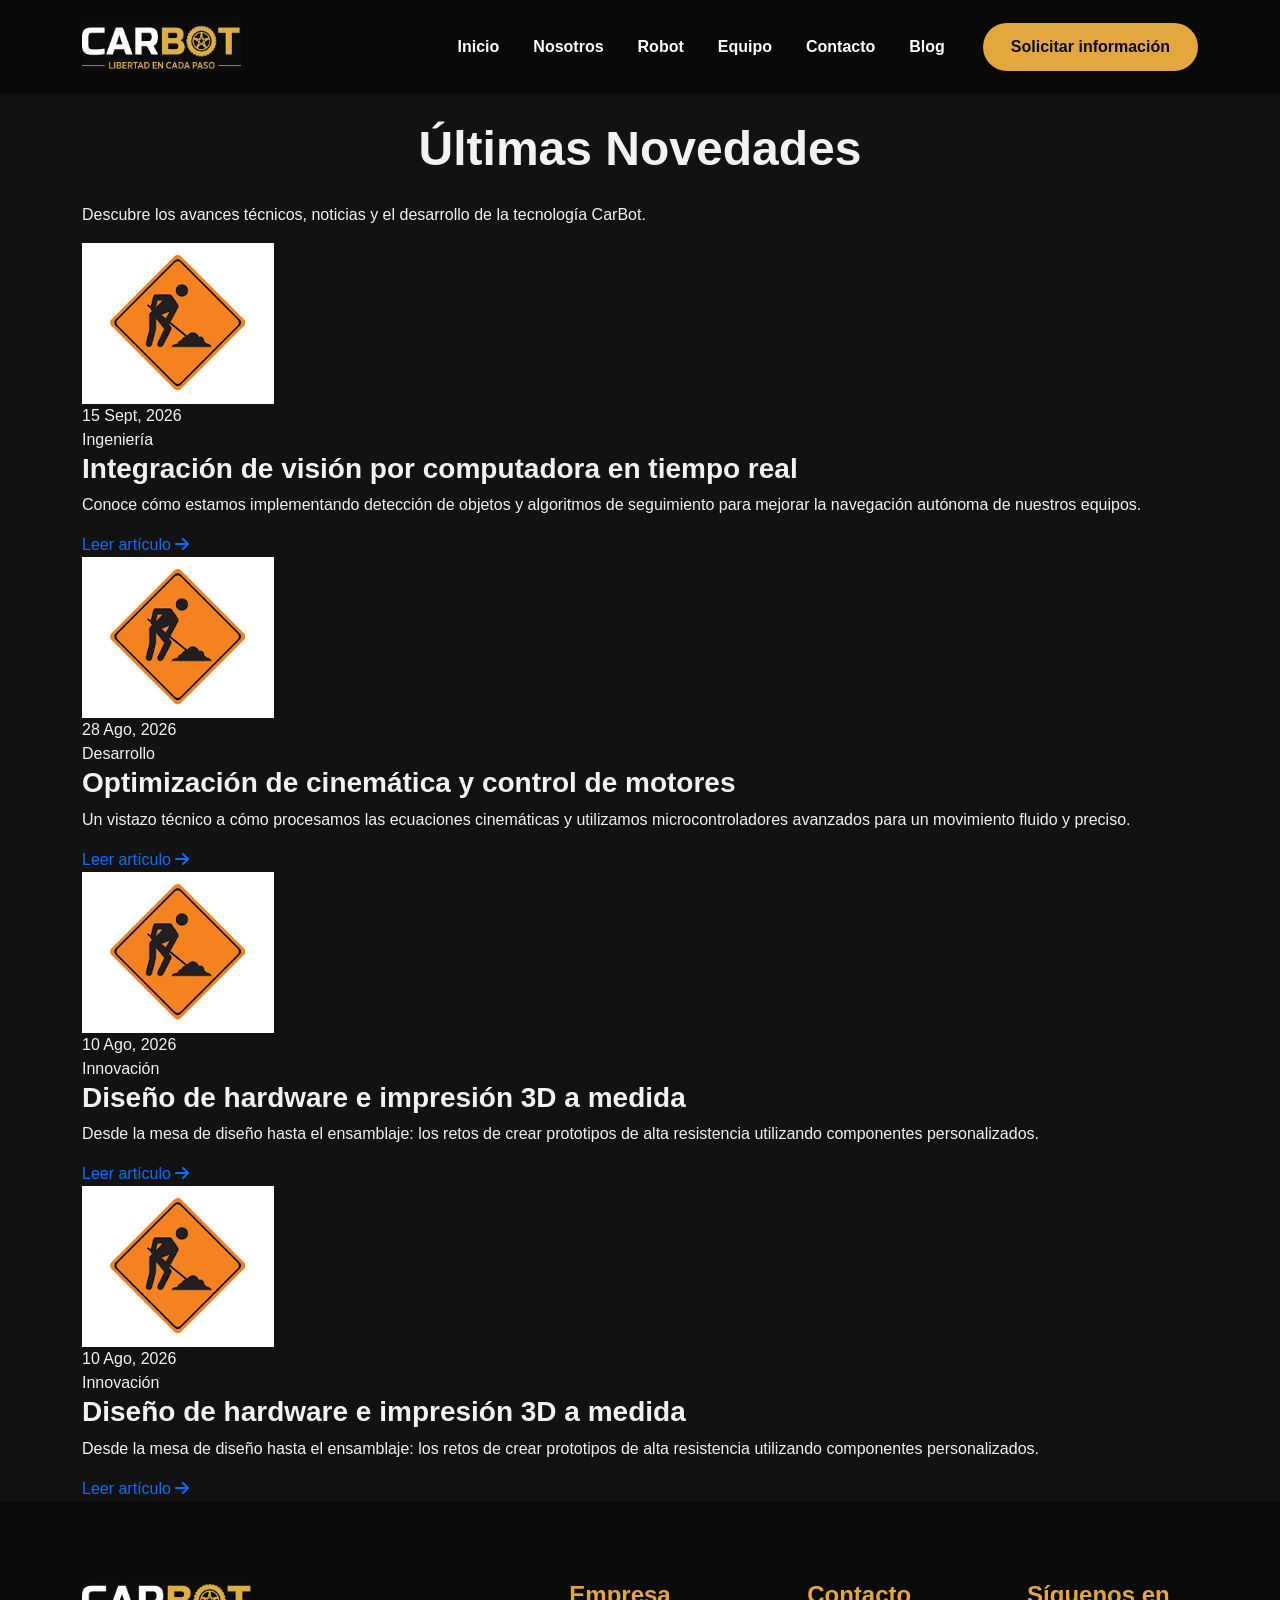
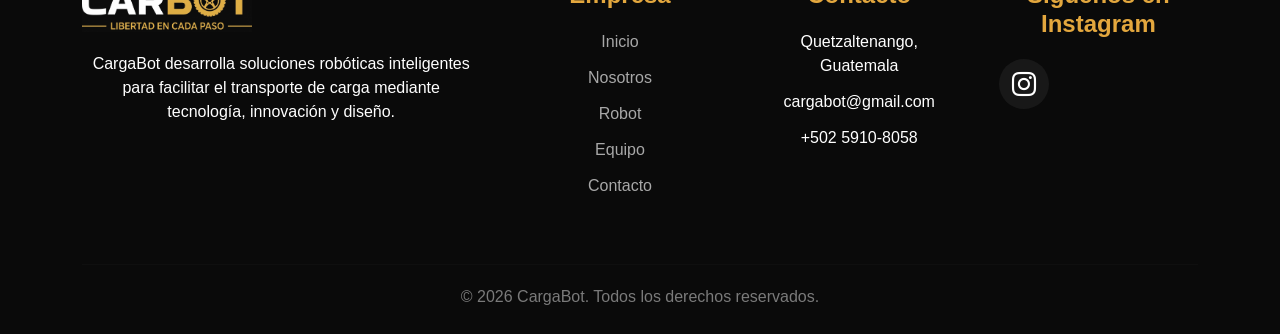
==== blog.html @ 606d4a59 "Add files via upload" ====
<!DOCTYPE html>
<html lang="es">
<head>
    <meta charset="UTF-8">
    <meta name="viewport" content="width=device-width, initial-scale=1.0">
    <title>Blog - CarBot</title>

    <!-- Bootstrap -->
    <link href="https://cdn.jsdelivr.net/npm/bootstrap@5.3.7/dist/css/bootstrap.min.css" rel="stylesheet">

    <!-- Bootstrap Icons -->
    <link rel="stylesheet"
        href="https://cdn.jsdelivr.net/npm/bootstrap-icons@1.13.1/font/bootstrap-icons.min.css">

    
    <!-- Enlazamos las mismas hojas de estilo que usa tu index.html -->
    <link rel="stylesheet" href="css/style.css">
    <link rel="stylesheet" href="css/navbar.css">
    <link rel="stylesheet" href="css/sections.css">
    <link rel="stylesheet" href="css/responsive.css">
    <!-- FontAwesome para los iconos (si lo usas) -->
    <link rel="stylesheet" href="https://cdnjs.cloudflare.com/ajax/libs/font-awesome/6.0.0/css/all.min.css">
</head>
<body>

    <!-- ==========================================
         1. PEGA AQUÍ TU NAVBAR (Cópialo de index.html)
    =========================================== -->
    <!-- Importante: En este navbar, el enlace de "Inicio" debe apuntar a "index.html" para que puedan regresar -->
     <!-- =========================
            NAVBAR
    ========================== -->
<nav class="navbar navbar-expand-lg navbar-dark" style="background: rgba(10,10,10,.95);">
    <div class="container">
        
        <!-- El logo ahora apunta a index.html -->
        <a class="navbar-brand" href="index.html#inicio">
            <img src="img/logo.png" alt="CargaBot Logo">
        </a>

        <button class="navbar-toggler" type="button" data-bs-toggle="collapse" data-bs-target="#menu">
            <span class="navbar-toggler-icon"></span>
        </button>

        <div class="collapse navbar-collapse justify-content-end" id="menu">
            <ul class="navbar-nav align-items-lg-center">
                <li class="nav-item">
                    <!-- Quitamos la clase 'active' de aquí -->
                    <a class="nav-link" href="index.html#inicio">Inicio</a>
                </li>
                <li class="nav-item">
                    <a class="nav-link" href="index.html#nosotros">Nosotros</a>
                </li>
                <li class="nav-item">
                    <a class="nav-link" href="index.html#robot">Robot</a>
                </li>
                <li class="nav-item">
                    <a class="nav-link" href="index.html#equipo">Equipo</a>
                </li>
                <li class="nav-item">
                    <a class="nav-link" href="index.html#contacto">Contacto</a>
                </li>
                <li class="nav-item">
                    <!-- Agregamos la clase 'active' aquí porque estamos en el Blog -->
                    <a class="nav-link active" href="blog.html">Blog</a>
                </li>
            </ul>

            <!-- El botón también debe apuntar al index -->
            <a href="index.html#contacto" class="btn-navbar">
                Solicitar información
            </a>
        </div>
    </div>
</nav>
    
   

    <!-- ==========================================
         2. CONTENIDO DEL BLOG
    =========================================== -->
    <!-- Le damos un padding-top para que el menú fijo no tape el título -->
    <main style="padding-top: 120px; min-height: 80vh;">
        <section class="blog-section">
            <div class="container">
                <div class="section-title">
                    <h2>Últimas <span>Novedades</span></h2>
                    <p>Descubre los avances técnicos, noticias y el desarrollo de la tecnología CarBot.</p>
                </div>

                <div class="blog-grid">
                    <!-- Artículo 1 -->
                    <article class="blog-card">
                        <div class="blog-image">
                            <img src="img/galeria/proximamente.png" alt="Desarrollo de CarBot">
                            <div class="blog-date">15 Sept, 2026</div>
                        </div>
                        <div class="blog-content">
                            <span class="blog-category">Ingeniería</span>
                            <h3>Integración de visión por computadora en tiempo real</h3>
                            <p>Conoce cómo estamos implementando detección de objetos y algoritmos de seguimiento para mejorar la navegación autónoma de nuestros equipos.</p>
                            <a href="#" class="read-more">Leer artículo <i class="fas fa-arrow-right"></i></a>
                        </div>
                    </article>

                    <!-- Artículo 2 -->
                    <article class="blog-card">
                        <div class="blog-image">
                            <img src="img/galeria/proximamente.png" alt="Sistemas embebidos">
                            <div class="blog-date">28 Ago, 2026</div>
                        </div>
                        <div class="blog-content">
                            <span class="blog-category">Desarrollo</span>
                            <h3>Optimización de cinemática y control de motores</h3>
                            <p>Un vistazo técnico a cómo procesamos las ecuaciones cinemáticas y utilizamos microcontroladores avanzados para un movimiento fluido y preciso.</p>
                            <a href="#" class="read-more">Leer artículo <i class="fas fa-arrow-right"></i></a>
                        </div>
                    </article>

                    <!-- Artículo 3 -->
                    <article class="blog-card">
                        <div class="blog-image">
                            <img src="img/galeria/proximamente.png" alt="Innovación local">
                            <div class="blog-date">10 Ago, 2026</div>
                        </div>
                        <div class="blog-content">
                            <span class="blog-category">Innovación</span>
                            <h3>Diseño de hardware e impresión 3D a medida</h3>
                            <p>Desde la mesa de diseño hasta el ensamblaje: los retos de crear prototipos de alta resistencia utilizando componentes personalizados.</p>
                            <a href="#" class="read-more">Leer artículo <i class="fas fa-arrow-right"></i></a>
                        </div>
                    </article>

                    <article class="blog-card">
                        <div class="blog-image">
                            <img src="img/galeria/proximamente.png" alt="Innovación local">
                            <div class="blog-date">10 Ago, 2026</div>
                        </div>
                        <div class="blog-content">
                            <span class="blog-category">Innovación</span>
                            <h3>Diseño de hardware e impresión 3D a medida</h3>
                            <p>Desde la mesa de diseño hasta el ensamblaje: los retos de crear prototipos de alta resistencia utilizando componentes personalizados.</p>
                            <a href="#" class="read-more">Leer artículo <i class="fas fa-arrow-right"></i></a>
                        </div>
                    </article>
                </div>
            </div>
        </section>
    </main>

   <!--========================
        FOOTER
=========================-->

<footer class="footer">

    <div class="container">

        <div class="footer-grid">

            <div>

                <img src="img/logo.png" class="footer-logo" alt="CargaBot">

                <p>

                    CargaBot desarrolla soluciones robóticas inteligentes para facilitar el transporte de carga mediante tecnología, innovación y diseño.

                </p>

            </div>

            <div>

                <h4>Empresa</h4>

                <ul>

                    <li><a href="#inicio">Inicio</a></li>

                    <li><a href="#nosotros">Nosotros</a></li>

                    <li><a href="#robot">Robot</a></li>

                    <li><a href="#equipo">Equipo</a></li>

                    <li><a href="#contacto">Contacto</a></li>

                </ul>

            </div>

            <div>

                <h4>Contacto</h4>

                <ul>

                    <li>Quetzaltenango, Guatemala</li>

                    <li>cargabot@gmail.com</li>

                    <li>+502 5910-8058</li>

                </ul>

            </div>

            <div>

                <h4>Síguenos en Instagram</h4>

                  <div class="socials">

                  <a href="https://www.instagram.com/carga_bot?igsh=ZjIycTZmMjVieHpn"
                     target="_blank"
                     rel="noopener noreferrer"
                     aria-label="Instagram de CargaBot">

                 <i class="bi bi-instagram"></i>

                    </a>

                </div> 

            </div>

        </div>

        <hr>

        <div class="footer-copy">

            © 2026 CargaBot. Todos los derechos reservados.

        </div>

    </div>

</footer>

    <!-- Bootstrap -->
    <script src="https://cdn.jsdelivr.net/npm/bootstrap@5.3.7/dist/js/bootstrap.bundle.min.js"></script>

    <!-- JavaScript -->
    <script src="js/script.js"></script>

</body>



    <!-- Enlazamos tu script -->
    <script src="js/script.js"></script>
</body>
</html>
---- css/style.css ----
/*==========================================
            CARGABOT
            style.css
==========================================*/

/* PALETA DE COLORES - acorde al logo CarBot */

:root{

    --cb-black-deep:#0a0a0a;   /* fondos más oscuros (footer, stats) */
    --cb-black:#121212;        /* fondo base */
    --cb-surface:#1c1c1c;      /* tarjetas / cajas */
    --cb-surface-alt:#171717;  /* secciones alternas */

    --cb-gold:#e3a73e;         /* acento principal (dorado del logo) */
    --cb-gold-dark:#c6871f;    /* hover / estado activo */
    --cb-gold-light:#f2c874;   /* detalles suaves */

    --cb-silver:#c9c9c9;       /* plata (letras "CAR" del logo) */
    --cb-border:#2a2a2a;

    --cb-text:#f2f2f2;         /* texto principal sobre fondo oscuro */
    --cb-text-muted:#a8a8a8;   /* texto secundario */

}

/* RESET */

*{
    margin:0;
    padding:0;
    box-sizing:border-box;
}

html{
    scroll-behavior:smooth;
}

body{

    font-family:'Inter',sans-serif;

    background:var(--cb-black);

    color:var(--cb-text);

    overflow-x:hidden;

}

/* TITULOS */

h1,h2,h3,h4,h5{

    font-family:'Poppins',sans-serif;

    font-weight:700;

}

/* ENLACES */

a{

    text-decoration:none;

}

/* IMAGENES */

img{

    max-width:100%;

    display:block;

}

/* BOTON PRINCIPAL */

.btn-cargabot{

    background:var(--cb-gold);

    color:var(--cb-black-deep);

    padding:14px 35px;

    border-radius:50px;

    font-weight:700;

    transition:.35s;

    border:none;

}

.btn-cargabot:hover{

    background:var(--cb-gold-dark);

    color:white;

    transform:translateY(-4px);

}

/* TITULOS DE SECCIONES */

section h2{

    font-size:48px;

    text-align:center;

    color:var(--cb-text);

    margin-bottom:25px;

}

/* PARRAFOS PRINCIPALES */

.section-text{

    max-width:900px;

    margin:auto;

    text-align:center;

    line-height:1.8;

    font-size:19px;

    color:var(--cb-text-muted);

    margin-bottom:60px;

}

/* FOOTER */

.footer{

    background:var(--cb-black-deep);

    color:var(--cb-text);

    padding:30px 0;

    text-align:center;

}
---- css/navbar.css ----
.navbar{

    position: fixed;

    top: 0;
    left: 0;

    width: 100%;

    z-index: 1000;

    padding: 18px 0;

    transition: all .35s ease;

}

/* Cuando se hace scroll */

.navbar.scrolled{

    background: rgba(10,10,10,.95);

    backdrop-filter: blur(12px);

    box-shadow: 0 10px 25px rgba(0,0,0,.45);

}

/* Logo */

.navbar-brand img{

    height:48px;

    transition:.3s;

}

.navbar-brand img:hover{

    transform:scale(1.05);

}

/* Links */

.nav-link{

    color:white !important;

    margin-left:18px;

    font-weight:600;

    position:relative;

    transition:.3s;

}

.nav-link::after{

    content:"";

    position:absolute;

    left:0;

    bottom:-6px;

    width:0;

    height:2px;

    background:var(--cb-gold);

    transition:.3s;

}

.nav-link:hover::after{

    width:100%;

}

.nav-link:hover{

    color:var(--cb-gold) !important;

}

/* Botón */

.btn-navbar{

    margin-left:30px;

    background:var(--cb-gold);

    color:var(--cb-black-deep);

    padding:12px 28px;

    border-radius:50px;

    font-weight:700;

    transition:.35s;

}

.btn-navbar:hover{

    background:white;

    color:var(--cb-black-deep);

    transform:translateY(-3px);

}

/* Botón hamburguesa */

.navbar-toggler{

    border:none;

    box-shadow:none !important;

}
---- css/sections.css ----
/*==========================================
            NOSOTROS
==========================================*/

.about{

    padding:120px 0;

    background:var(--cb-surface-alt);

}

.cards{

    display:grid;

    grid-template-columns:repeat(3,1fr);

    gap:30px;

}

.card-item{

    background:var(--cb-surface);

    padding:40px;

    border-radius:20px;

    box-shadow:0 15px 30px rgba(0,0,0,.35);

    border:1px solid var(--cb-border);

    transition:.3s;

}

.card-item:hover{

    transform:translateY(-10px);

    border-color:var(--cb-gold);

}

.card-item h3{

    color:var(--cb-gold);

    margin-bottom:25px;

}

.card-item p,
.values-list li{

    color:var(--cb-text-muted);

}

/*==========================================
            ROBOT
==========================================*/

.robot-section{

    padding:120px 0;

    background:var(--cb-black);

    text-align:center;

}

.robot-section p{

    max-width:800px;

    margin:auto;

    font-size:20px;

    line-height:1.8;

}

.robot-img{

    width:420px;

    margin:auto;

    transition:.4s;

}

.robot-img:hover{

    transform:scale(1.05);

}

.robot-text{

    font-size:20px;

    line-height:1.8;

    margin:30px 0;

    color:var(--cb-text-muted);

}

.features{

    display:flex;

    flex-direction:column;

    gap:25px;

    margin-top:40px;

}

.feature{

    display:flex;

    align-items:flex-start;

    gap:20px;

}

.feature i{

    font-size:40px;

    color:var(--cb-gold);

}

.feature h4{

    color:var(--cb-text);

    margin-bottom:8px;

}

.feature p{

    margin:0;

    color:var(--cb-text-muted);

}

/*==========================================
                EQUIPO
==========================================*/

.team-section{

    padding:120px 0;

    background:var(--cb-surface-alt);

    text-align:center;

}

.team-grid{

    display:grid;

    grid-template-columns:repeat(4,1fr);

    gap:30px;

    margin-top:60px;

}

.member-card{

    background:var(--cb-surface);

    border-radius:20px;

    padding:35px;

    text-align:center;

    box-shadow:0 15px 35px rgba(0,0,0,.35);

    border:1px solid var(--cb-border);

    transition:.35s;

}

.member-card:hover{

    transform:translateY(-10px);

    border-color:var(--cb-gold);

}

.member-card img{

    width:140px;

    height:140px;

    border-radius:50%;

    object-fit:cover;

    margin:auto;

    margin-bottom:25px;

    border:5px solid var(--cb-gold);

}

.member-card h3{

    font-size:24px;

    color:var(--cb-text);

    margin-bottom:8px;

}

.member-card span{

    display:block;

    color:var(--cb-gold-light);

    font-weight:600;

    margin-bottom:20px;

}

.member-card p{

    color:var(--cb-text-muted);

    line-height:1.7;

}

/*==========================================
            CONTACTO
==========================================*/

.contact-section{

    padding:120px 0;

    background:var(--cb-black);

    text-align:center;

}

.contact-container{

    display:grid;

    grid-template-columns:1fr 1.3fr;

    gap:50px;

    margin-top:60px;

}

.contact-info{

    background:var(--cb-surface);

    color:var(--cb-text);

    padding:40px;

    border-radius:20px;

    border:1px solid var(--cb-border);

}

.contact-info h3{

    margin-bottom:30px;

    color:var(--cb-gold);

}

.contact-info p{

    margin-bottom:20px;

    font-size:18px;

    line-height:1.7;

    color:var(--cb-text-muted);

}

.contact-info i{

    color:var(--cb-gold);

    margin-right:10px;

}

.contact-form{

    display:flex;

    flex-direction:column;

    gap:20px;

}

.contact-form input,

.contact-form textarea{

    padding:16px;

    background:var(--cb-surface);

    border:1px solid var(--cb-border);

    border-radius:12px;

    font-size:16px;

    font-family:'Inter',sans-serif;

    color:var(--cb-text);

    outline:none;

    transition:.3s;

}

.contact-form input::placeholder,

.contact-form textarea::placeholder{

    color:var(--cb-text-muted);

}

.contact-form input:focus,

.contact-form textarea:focus{

    border-color:var(--cb-gold);

    box-shadow:0 0 10px rgba(227,167,62,.25);

}

.contact-form textarea{

    resize:none;

}

/*==========================================
        VENTAJAS
==========================================*/

.advantages{

    padding:120px 0;

    background:var(--cb-black-deep);

    color:white;

}

.advantages h2{

    color:var(--cb-text);

}

.advantages-grid{

    display:grid;

    grid-template-columns:repeat(4,1fr);

    gap:30px;

    margin-top:60px;

}

.adv-card{

    background:rgba(255,255,255,.05);

    padding:35px;

    border-radius:20px;

    text-align:center;

    border:1px solid var(--cb-border);

    transition:.35s;

}

.adv-card:hover{

    transform:translateY(-10px);

    background:rgba(227,167,62,.08);

    border-color:var(--cb-gold);

}

.adv-card i{

    font-size:55px;

    color:var(--cb-gold);

    margin-bottom:20px;

}

.adv-card h3{

    color:white;

    margin-bottom:20px;

}

.adv-card p{

    color:var(--cb-text-muted);

    line-height:1.8;

}

/*==========================================
            ESTADÍSTICAS
==========================================*/

.stats-section{

    padding:90px 0;

    background:var(--cb-black);

}

.stats-grid{

    display:grid;

    grid-template-columns:repeat(4,1fr);

    gap:30px;

    text-align:center;

}

.stat-item h3{

    font-size:64px;

    color:var(--cb-gold);

    margin-bottom:10px;

}

.stat-item p{

    color:var(--cb-text-muted);

    font-size:18px;

}

/*==========================================
            TIMELINE
==========================================*/

.timeline-section{

    padding:120px 0;

    background:var(--cb-surface-alt);

}

.timeline{

    position:relative;

    max-width:900px;

    margin:70px auto 0;

}

.timeline::before{

    content:"";

    position:absolute;

    left:28px;

    top:0;

    width:4px;

    height:100%;

    background:var(--cb-border);

}

.timeline-item{

    position:relative;

    display:flex;

    gap:25px;

    margin-bottom:50px;

}

.timeline-icon{

    width:60px;

    height:60px;

    border-radius:50%;

    background:var(--cb-surface);

    display:flex;

    align-items:center;

    justify-content:center;

    box-shadow:0 8px 20px rgba(0,0,0,.4);

    z-index:2;

    flex-shrink:0;

    color:var(--cb-text-muted);

}

.timeline-icon i{

    font-size:28px;

}

.timeline-item.completed .timeline-icon{

    background:var(--cb-gold);

    color:var(--cb-black-deep);

}

.timeline-item.active .timeline-icon{

    background:var(--cb-gold-dark);

    color:white;

}

.timeline-content{

    background:var(--cb-surface);

    padding:25px;

    border-radius:18px;

    box-shadow:0 10px 25px rgba(0,0,0,.35);

    border:1px solid var(--cb-border);

    flex:1;

}

.timeline-content h3{

    color:var(--cb-text);

    margin-bottom:10px;

}

.timeline-content p{

    color:var(--cb-text-muted);

    margin:0;

    line-height:1.7;

}

/*==========================================
                FOOTER
==========================================*/

.footer{

    background:var(--cb-black-deep);

    color:white;

    padding:80px 0 25px;

}

.footer-grid{

    display:grid;

    grid-template-columns:2fr 1fr 1fr 1fr;

    gap:40px;

}

.footer-logo{

    width:170px;

    margin-bottom:20px;

}

.footer h4{

    margin-bottom:20px;

    color:var(--cb-gold);

}

.footer ul{

    list-style:none;

    padding:0;

}

.footer li{

    margin-bottom:12px;

}

.footer a{

    color:var(--cb-text-muted);

    transition:.3s;

}

.footer a:hover{

    color:var(--cb-gold);

}

.socials{

    display:flex;

    gap:18px;

    margin-top:15px;

}

.socials a{

    width:50px;

    height:50px;

    border-radius:50%;

    background:rgba(255,255,255,.06);

    display:flex;

    align-items:center;

    justify-content:center;

    font-size:24px;

    color:white;

    transition:.3s;

}

.socials a i{

    display:flex;

    align-items:center;

    justify-content:center;

    width:100%;

    height:100%;

}

.socials a:hover{

    background:var(--cb-gold);

    color:var(--cb-black-deep);

    transform:translateY(-5px);

}

.footer hr{

    margin:50px 0 20px;

    border-color:rgba(255,255,255,.08);

}

.footer-copy{

    text-align:center;

    color:#7a7a7a;

}

/*==========================================
            GALERÍA
==========================================*/

.gallery-section{

    padding:120px 0;

    background:var(--cb-black);

}

.gallery-grid{

    display:grid;

    grid-template-columns:repeat(2,1fr);

    gap:30px;

    margin-top:60px;

}

.gallery-item{

    position:relative;

    overflow:hidden;

    border-radius:20px;

    box-shadow:0 15px 30px rgba(0,0,0,.4);

    border:1px solid var(--cb-border);

}

.gallery-item img{

    width:100%;

    height:300px;

    object-fit:cover;

    transition:.4s;

}

.gallery-item:hover img{

    transform:scale(1.08);

}

.gallery-overlay{

    position:absolute;

    inset:0;

    background:rgba(10,10,10,.85);

    display:flex;

    justify-content:center;

    align-items:center;

    color:var(--cb-gold);

    font-size:28px;

    font-weight:bold;

    opacity:0;

    transition:.3s;

}

.gallery-item:hover .gallery-overlay{

    opacity:1;

}
---- css/responsive.css ----
/*==========================================
            RESPONSIVE.CSS - CARGABOT
==========================================*/

/*==========================================
            TABLETS & MÓVILES (Menú & Layout)
==========================================*/

@media (max-width:992px){

/* Menú de Navegación Desplegable */

.navbar-collapse{

    background: rgba(10,10,10,.98);

    backdrop-filter: blur(12px);

    padding: 20px;

    border-radius: 12px;

    margin-top: 15px;

    box-shadow: 0 10px 25px rgba(0,0,0,.5);

    border: 1px solid var(--cb-border);

}

.nav-link{

    margin-left: 0;

    padding: 12px 0;

    border-bottom: 1px solid rgba(255,255,255,.05);

}

.btn-navbar{

    margin-left: 0;

    margin-top: 18px;

    display: block;

    text-align: center;

    width: 100%;

}

/* Botón Hamburguesa */

.navbar-toggler{

    border: 2px solid var(--cb-gold);

    padding: 6px 10px;

}

.navbar-toggler-icon{

    background-image: url("data:image/svg+xml;charset=utf8,%3Csvg viewBox='0 0 30 30' xmlns='http://www.w3.org/2000/svg'%3E%3Cpath stroke='rgba(227, 167, 62, 1)' stroke-width='2' stroke-linecap='round' stroke-miterlimit='10' d='M4 7h22M4 15h22M4 23h22'/%3E%3C/svg%3E") !important;

}

/* Hero */

.hero{

    text-align:center;

    padding-top:120px;

}

.hero-logo{

    width:280px;

    margin-top:50px;

}

/* Grillas */

.cards{

    grid-template-columns:1fr;

}

.advantages-grid{

    grid-template-columns:repeat(2,1fr);

}

.team-grid{

    grid-template-columns:repeat(2,1fr);

}

.gallery-grid{

    grid-template-columns:1fr;

}

.contact-container{

    grid-template-columns:1fr;

}

.footer-grid{

    grid-template-columns:1fr 1fr;

    gap:40px;

}

.robot-img{

    width:300px;

    margin-bottom:40px;

}

}


/*==========================================
            CELULARES (Smartphones)
==========================================*/

@media (max-width:768px){

.hero h1{

    font-size:42px;

}

.hero p{

    font-size:18px;

}

.section-text{

    width:100%;

}

.advantages-grid{

    grid-template-columns:1fr;

}

.team-grid{

    grid-template-columns:1fr;

}

.footer-grid{

    grid-template-columns:1fr;

    text-align:center;

}

.socials{

    justify-content:center;

}

.member-card{

    padding:25px;

}

.robot-img{

    width:220px;

}

.gallery-item img{

    height:220px;

}

.contact-info{

    text-align:center;

}

}
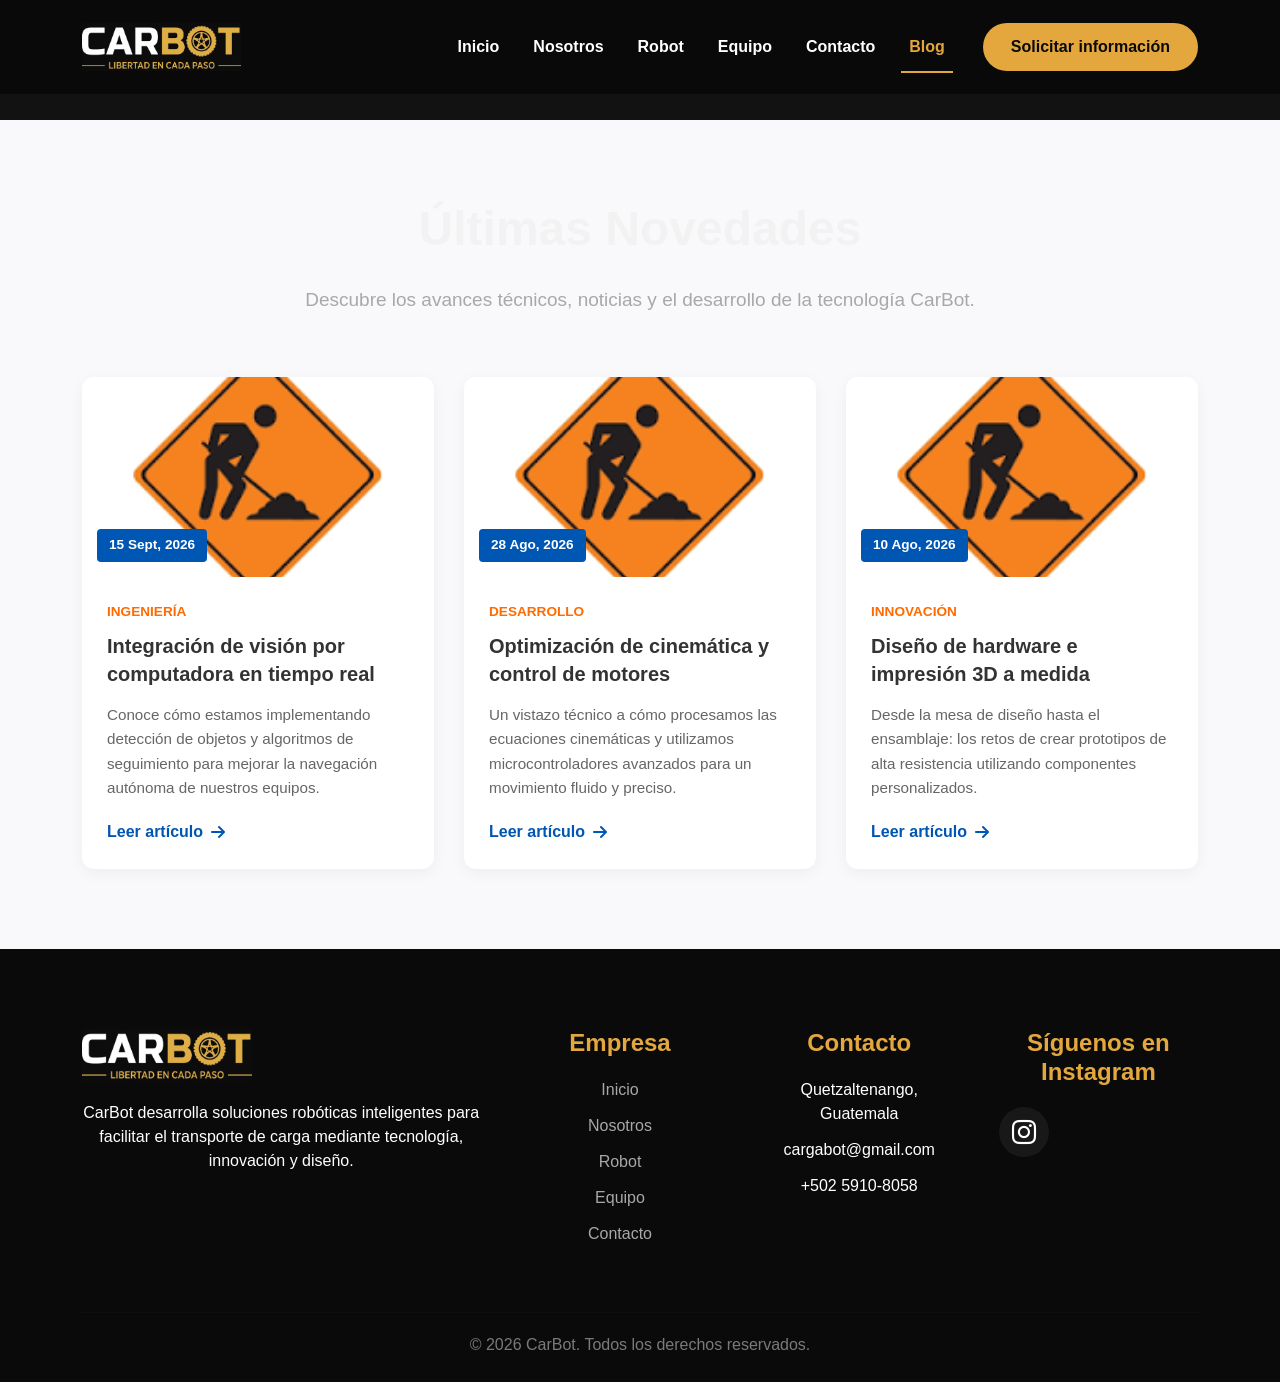
==== commit 92d3e6d7: "Update blog.html" ====
--- a/blog.html
+++ b/blog.html
@@ -4,88 +4,67 @@
     <meta charset="UTF-8">
     <meta name="viewport" content="width=device-width, initial-scale=1.0">
     <title>Blog - CarBot</title>
+    <link rel="icon" type="image/png" href="img/favicon.png">
 
     <!-- Bootstrap -->
     <link href="https://cdn.jsdelivr.net/npm/bootstrap@5.3.7/dist/css/bootstrap.min.css" rel="stylesheet">
-
     <!-- Bootstrap Icons -->
-    <link rel="stylesheet"
-        href="https://cdn.jsdelivr.net/npm/bootstrap-icons@1.13.1/font/bootstrap-icons.min.css">
-
+    <link rel="stylesheet" href="https://cdn.jsdelivr.net/npm/bootstrap-icons@1.13.1/font/bootstrap-icons.min.css">
     
-    <!-- Enlazamos las mismas hojas de estilo que usa tu index.html -->
+    <!-- Estilos -->
     <link rel="stylesheet" href="css/style.css">
     <link rel="stylesheet" href="css/navbar.css">
     <link rel="stylesheet" href="css/sections.css">
     <link rel="stylesheet" href="css/responsive.css">
-    <!-- FontAwesome para los iconos (si lo usas) -->
+    <!-- FontAwesome -->
     <link rel="stylesheet" href="https://cdnjs.cloudflare.com/ajax/libs/font-awesome/6.0.0/css/all.min.css">
 </head>
 <body>
 
-    <!-- ==========================================
-         1. PEGA AQUÍ TU NAVBAR (Cópialo de index.html)
-    =========================================== -->
-    <!-- Importante: En este navbar, el enlace de "Inicio" debe apuntar a "index.html" para que puedan regresar -->
-     <!-- =========================
-            NAVBAR
-    ========================== -->
-<nav class="navbar navbar-expand-lg navbar-dark" style="background: rgba(10,10,10,.95);">
-    <div class="container">
-        
-        <!-- El logo ahora apunta a index.html -->
-        <a class="navbar-brand" href="index.html#inicio">
-            <img src="img/logo.png" alt="CargaBot Logo">
-        </a>
-
-        <button class="navbar-toggler" type="button" data-bs-toggle="collapse" data-bs-target="#menu">
-            <span class="navbar-toggler-icon"></span>
-        </button>
-
-        <div class="collapse navbar-collapse justify-content-end" id="menu">
-            <ul class="navbar-nav align-items-lg-center">
-                <li class="nav-item">
-                    <!-- Quitamos la clase 'active' de aquí -->
-                    <a class="nav-link" href="index.html#inicio">Inicio</a>
-                </li>
-                <li class="nav-item">
-                    <a class="nav-link" href="index.html#nosotros">Nosotros</a>
-                </li>
-                <li class="nav-item">
-                    <a class="nav-link" href="index.html#robot">Robot</a>
-                </li>
-                <li class="nav-item">
-                    <a class="nav-link" href="index.html#equipo">Equipo</a>
-                </li>
-                <li class="nav-item">
-                    <a class="nav-link" href="index.html#contacto">Contacto</a>
-                </li>
-                <li class="nav-item">
-                    <!-- Agregamos la clase 'active' aquí porque estamos en el Blog -->
-                    <a class="nav-link active" href="blog.html">Blog</a>
-                </li>
-            </ul>
-
-            <!-- El botón también debe apuntar al index -->
-            <a href="index.html#contacto" class="btn-navbar">
-                Solicitar información
+    <!-- NAVBAR -->
+    <nav class="navbar navbar-expand-lg navbar-dark" style="background: rgba(10,10,10,.95);">
+        <div class="container">
+            <a class="navbar-brand" href="index.html#inicio">
+                <img src="img/logo.png" alt="CarBot Logo">
             </a>
+            <button class="navbar-toggler" type="button" data-bs-toggle="collapse" data-bs-target="#menu">
+                <span class="navbar-toggler-icon"></span>
+            </button>
+            <div class="collapse navbar-collapse justify-content-end" id="menu">
+                <ul class="navbar-nav align-items-lg-center">
+                    <li class="nav-item">
+                        <a class="nav-link" href="index.html#inicio">Inicio</a>
+                    </li>
+                    <li class="nav-item">
+                        <a class="nav-link" href="index.html#nosotros">Nosotros</a>
+                    </li>
+                    <li class="nav-item">
+                        <a class="nav-link" href="index.html#robot">Robot</a>
+                    </li>
+                    <li class="nav-item">
+                        <a class="nav-link" href="index.html#equipo">Equipo</a>
+                    </li>
+                    <li class="nav-item">
+                        <a class="nav-link" href="index.html#contacto">Contacto</a>
+                    </li>
+                    <li class="nav-item">
+                        <a class="nav-link active" href="blog.html">Blog</a>
+                    </li>
+                </ul>
+                <a href="index.html#contacto" class="btn-navbar">
+                    Solicitar información
+                </a>
+            </div>
         </div>
-    </div>
-</nav>
+    </nav>
     
-   
-
-    <!-- ==========================================
-         2. CONTENIDO DEL BLOG
-    =========================================== -->
-    <!-- Le damos un padding-top para que el menú fijo no tape el título -->
+    <!-- CONTENIDO DEL BLOG -->
     <main style="padding-top: 120px; min-height: 80vh;">
         <section class="blog-section">
             <div class="container">
                 <div class="section-title">
                     <h2>Últimas <span>Novedades</span></h2>
-                    <p>Descubre los avances técnicos, noticias y el desarrollo de la tecnología CarBot.</p>
+                    <p class="section-text">Descubre los avances técnicos, noticias y el desarrollo de la tecnología CarBot.</p>
                 </div>
 
                 <div class="blog-grid">
@@ -130,126 +109,55 @@
                             <a href="#" class="read-more">Leer artículo <i class="fas fa-arrow-right"></i></a>
                         </div>
                     </article>
-
-                    <article class="blog-card">
-                        <div class="blog-image">
-                            <img src="img/galeria/proximamente.png" alt="Innovación local">
-                            <div class="blog-date">10 Ago, 2026</div>
-                        </div>
-                        <div class="blog-content">
-                            <span class="blog-category">Innovación</span>
-                            <h3>Diseño de hardware e impresión 3D a medida</h3>
-                            <p>Desde la mesa de diseño hasta el ensamblaje: los retos de crear prototipos de alta resistencia utilizando componentes personalizados.</p>
-                            <a href="#" class="read-more">Leer artículo <i class="fas fa-arrow-right"></i></a>
-                        </div>
-                    </article>
                 </div>
             </div>
         </section>
     </main>
 
-   <!--========================
-        FOOTER
-=========================-->
+    <!-- FOOTER -->
+    <footer class="footer">
+        <div class="container">
+            <div class="footer-grid">
+                <div>
+                    <img src="img/logo.png" class="footer-logo" alt="CarBot">
+                    <p>CarBot desarrolla soluciones robóticas inteligentes para facilitar el transporte de carga mediante tecnología, innovación y diseño.</p>
+                </div>
+                <div>
+                    <h4>Empresa</h4>
+                    <ul>
+                        <li><a href="index.html#inicio">Inicio</a></li>
+                        <li><a href="index.html#nosotros">Nosotros</a></li>
+                        <li><a href="index.html#robot">Robot</a></li>
+                        <li><a href="index.html#equipo">Equipo</a></li>
+                        <li><a href="index.html#contacto">Contacto</a></li>
+                    </ul>
+                </div>
+                <div>
+                    <h4>Contacto</h4>
+                    <ul>
+                        <li>Quetzaltenango, Guatemala</li>
+                        <li>cargabot@gmail.com</li>
+                        <li>+502 5910-8058</li>
+                    </ul>
+                </div>
+                <div>
+                    <h4>Síguenos en Instagram</h4>
+                    <div class="socials">
+                        <a href="https://www.instagram.com/carga_bot?igsh=ZjIycTZmMjVieHpn" target="_blank" rel="noopener noreferrer" aria-label="Instagram de CarBot">
+                            <i class="bi bi-instagram"></i>
+                        </a>
+                    </div>
+                </div>
+            </div>
+            <hr>
+            <div class="footer-copy">
+                © 2026 CarBot. Todos los derechos reservados.
+            </div>
+        </div>
+    </footer>
 
-<footer class="footer">
-
-    <div class="container">
-
-        <div class="footer-grid">
-
-            <div>
-
-                <img src="img/logo.png" class="footer-logo" alt="CargaBot">
-
-                <p>
-
-                    CargaBot desarrolla soluciones robóticas inteligentes para facilitar el transporte de carga mediante tecnología, innovación y diseño.
-
-                </p>
-
-            </div>
-
-            <div>
-
-                <h4>Empresa</h4>
-
-                <ul>
-
-                    <li><a href="#inicio">Inicio</a></li>
-
-                    <li><a href="#nosotros">Nosotros</a></li>
-
-                    <li><a href="#robot">Robot</a></li>
-
-                    <li><a href="#equipo">Equipo</a></li>
-
-                    <li><a href="#contacto">Contacto</a></li>
-
-                </ul>
-
-            </div>
-
-            <div>
-
-                <h4>Contacto</h4>
-
-                <ul>
-
-                    <li>Quetzaltenango, Guatemala</li>
-
-                    <li>cargabot@gmail.com</li>
-
-                    <li>+502 5910-8058</li>
-
-                </ul>
-
-            </div>
-
-            <div>
-
-                <h4>Síguenos en Instagram</h4>
-
-                  <div class="socials">
-
-                  <a href="https://www.instagram.com/carga_bot?igsh=ZjIycTZmMjVieHpn"
-                     target="_blank"
-                     rel="noopener noreferrer"
-                     aria-label="Instagram de CargaBot">
-
-                 <i class="bi bi-instagram"></i>
-
-                    </a>
-
-                </div> 
-
-            </div>
-
-        </div>
-
-        <hr>
-
-        <div class="footer-copy">
-
-            © 2026 CargaBot. Todos los derechos reservados.
-
-        </div>
-
-    </div>
-
-</footer>
-
-    <!-- Bootstrap -->
+    <!-- Bootstrap & Scripts -->
     <script src="https://cdn.jsdelivr.net/npm/bootstrap@5.3.7/dist/js/bootstrap.bundle.min.js"></script>
-
-    <!-- JavaScript -->
-    <script src="js/script.js"></script>
-
-</body>
-
-
-
-    <!-- Enlazamos tu script -->
     <script src="js/script.js"></script>
 </body>
-</html>+</html>
--- a/css/style.css
+++ b/css/style.css
@@ -1,12 +1,11 @@
-/*==========================================
-            CARGABOT
+/* ==========================================
+            CARBOT
             style.css
 ==========================================*/
 
 /* PALETA DE COLORES - acorde al logo CarBot */
 
 :root{
-
     --cb-black-deep:#0a0a0a;   /* fondos más oscuros (footer, stats) */
     --cb-black:#121212;        /* fondo base */
     --cb-surface:#1c1c1c;      /* tarjetas / cajas */
@@ -21,7 +20,6 @@
 
     --cb-text:#f2f2f2;         /* texto principal sobre fondo oscuro */
     --cb-text-muted:#a8a8a8;   /* texto secundario */
-
 }
 
 /* RESET */
@@ -37,119 +35,94 @@
 }
 
 body{
-
     font-family:'Inter',sans-serif;
-
     background:var(--cb-black);
-
     color:var(--cb-text);
-
     overflow-x:hidden;
-
 }
 
 /* TITULOS */
 
 h1,h2,h3,h4,h5{
-
     font-family:'Poppins',sans-serif;
-
     font-weight:700;
-
 }
 
 /* ENLACES */
 
 a{
-
     text-decoration:none;
-
 }
 
 /* IMAGENES */
 
 img{
-
     max-width:100%;
-
     display:block;
-
 }
 
 /* BOTON PRINCIPAL */
 
 .btn-cargabot{
-
     background:var(--cb-gold);
-
     color:var(--cb-black-deep);
-
     padding:14px 35px;
-
     border-radius:50px;
-
     font-weight:700;
-
     transition:.35s;
-
     border:none;
-
 }
 
 .btn-cargabot:hover{
-
     background:var(--cb-gold-dark);
-
     color:white;
-
     transform:translateY(-4px);
-
 }
 
 /* TITULOS DE SECCIONES */
 
 section h2{
-
     font-size:48px;
-
     text-align:center;
-
     color:var(--cb-text);
-
     margin-bottom:25px;
-
 }
 
 /* PARRAFOS PRINCIPALES */
 
 .section-text{
-
     max-width:900px;
-
     margin:auto;
-
     text-align:center;
-
     line-height:1.8;
-
     font-size:19px;
-
     color:var(--cb-text-muted);
-
     margin-bottom:60px;
-
 }
 
 /* FOOTER */
 
 .footer{
+    background:var(--cb-black-deep);
+    color:var(--cb-text);
+    padding:30px 0;
+    text-align:center;
+}
 
-    background:var(--cb-black-deep);
+/* =========================================
+    TRANSICIONES ENTRE PÁGINAS
+========================================= */
+body {
+    opacity: 1;
+    transition: opacity 0.4s ease-in-out;
+}
 
-    color:var(--cb-text);
+/* Clase que se aplica al cargar la página para mostrarla */
+body.page-loaded {
+    opacity: 1;
+}
 
-    padding:30px 0;
-
-    text-align:center;
-
+/* Clase que se aplica al hacer clic antes de irse */
+body.page-exit {
+    opacity: 0;
 }
--- a/css/navbar.css
+++ b/css/navbar.css
@@ -1,133 +1,87 @@
-
 .navbar{
-
     position: fixed;
-
     top: 0;
     left: 0;
-
     width: 100%;
-
     z-index: 1000;
-
     padding: 18px 0;
-
     transition: all .35s ease;
-
 }
 
 /* Cuando se hace scroll */
-
 .navbar.scrolled{
-
     background: rgba(10,10,10,.95);
-
     backdrop-filter: blur(12px);
-
     box-shadow: 0 10px 25px rgba(0,0,0,.45);
-
 }
 
 /* Logo */
-
 .navbar-brand img{
-
     height:48px;
-
     transition:.3s;
-
 }
 
 .navbar-brand img:hover{
-
     transform:scale(1.05);
-
 }
 
 /* Links */
-
 .nav-link{
-
     color:white !important;
-
     margin-left:18px;
-
     font-weight:600;
-
     position:relative;
-
     transition:.3s;
-
 }
 
 .nav-link::after{
-
     content:"";
-
     position:absolute;
-
     left:0;
-
     bottom:-6px;
-
     width:0;
-
     height:2px;
-
     background:var(--cb-gold);
-
     transition:.3s;
-
 }
 
 .nav-link:hover::after{
-
     width:100%;
-
 }
 
 .nav-link:hover{
-
     color:var(--cb-gold) !important;
-
 }
 
 /* Botón */
-
 .btn-navbar{
-
     margin-left:30px;
-
     background:var(--cb-gold);
-
     color:var(--cb-black-deep);
-
     padding:12px 28px;
-
     border-radius:50px;
-
     font-weight:700;
-
     transition:.35s;
-
 }
 
 .btn-navbar:hover{
-
     background:white;
-
     color:var(--cb-black-deep);
-
     transform:translateY(-3px);
-
 }
 
 /* Botón hamburguesa */
+.navbar-toggler{
+    border:none;
+    box-shadow:none !important;
+}
 
-.navbar-toggler{
+/* Mantiene el texto dorado en la página activa */
+.nav-link.active {
+    color: var(--cb-gold) !important;
+}
 
-    border:none;
-
-    box-shadow:none !important;
-
+/* Mantiene la barra dorada desplegada al 100% en la página activa */
+.nav-link.active::after {
+    width: 100%;
 }
--- a/css/sections.css
+++ b/css/sections.css
@@ -874,3 +874,120 @@
     opacity:1;
 
 }
+
+/* =========================================
+   ESTILOS PARA LA SECCIÓN BLOG
+========================================= */
+.blog-section {
+    padding: 80px 0;
+    background-color: #f9f9fb; /* Ajusta este color según el fondo de tu web */
+}
+
+.blog-grid {
+    display: grid;
+    grid-template-columns: repeat(auto-fit, minmax(300px, 1fr));
+    gap: 30px;
+    margin-top: 40px;
+}
+
+.blog-card {
+    background: #ffffff;
+    border-radius: 12px;
+    overflow: hidden;
+    box-shadow: 0 4px 15px rgba(0, 0, 0, 0.05);
+    transition: transform 0.3s ease, box-shadow 0.3s ease;
+    display: flex;
+    flex-direction: column;
+}
+
+.blog-card:hover {
+    transform: translateY(-5px);
+    box-shadow: 0 10px 25px rgba(0, 0, 0, 0.1);
+}
+
+.blog-image {
+    position: relative;
+    height: 200px;
+    overflow: hidden;
+}
+
+.blog-image img {
+    width: 100%;
+    height: 100%;
+    object-fit: cover;
+    transition: transform 0.5s ease;
+}
+
+.blog-card:hover .blog-image img {
+    transform: scale(1.05);
+}
+
+.blog-date {
+    position: absolute;
+    bottom: 15px;
+    left: 15px;
+    background: var(--color-primary, #0056b3); /* Usa tu variable de color principal */
+    color: #fff;
+    padding: 6px 12px;
+    border-radius: 4px;
+    font-size: 0.85rem;
+    font-weight: 600;
+}
+
+.blog-content {
+    padding: 25px;
+    display: flex;
+    flex-direction: column;
+    flex-grow: 1;
+}
+
+.blog-category {
+    color: var(--color-secondary, #ff6b00);
+    font-size: 0.85rem;
+    font-weight: 700;
+    text-transform: uppercase;
+    margin-bottom: 10px;
+    display: inline-block;
+}
+
+.blog-content h3 {
+    font-size: 1.25rem;
+    margin-bottom: 15px;
+    color: #333;
+    line-height: 1.4;
+}
+
+.blog-content p {
+    color: #666;
+    font-size: 0.95rem;
+    line-height: 1.6;
+    margin-bottom: 20px;
+    flex-grow: 1;
+}
+
+.read-more {
+    color: var(--color-primary, #0056b3);
+    font-weight: 600;
+    text-decoration: none;
+    display: inline-flex;
+    align-items: center;
+    transition: color 0.3s ease;
+}
+
+.read-more i {
+    margin-left: 8px;
+    transition: transform 0.3s ease;
+}
+
+.read-more:hover {
+    color: #111;
+}
+
+.read-more:hover i {
+    transform: translateX(5px);
+}
+
+.blog-cta {
+    text-align: center;
+    margin-top: 50px;
+}
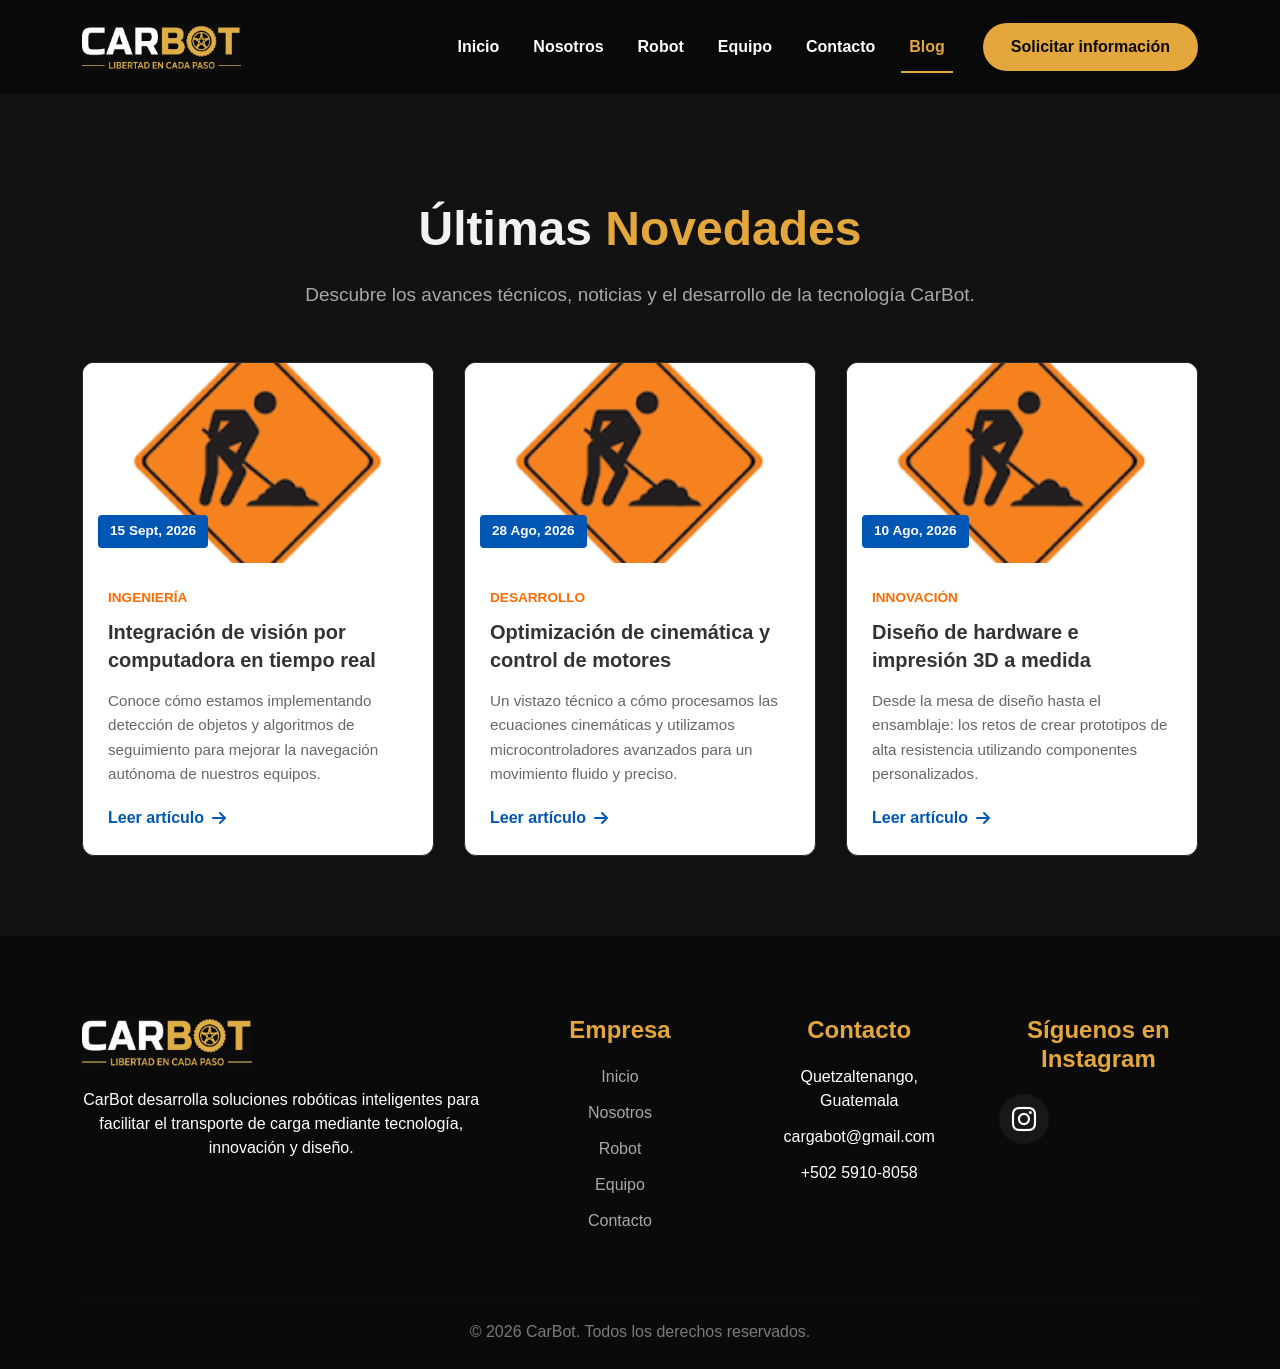
==== commit b66e39eb: "Update blog.html" ====
--- a/blog.html
+++ b/blog.html
@@ -59,7 +59,7 @@
     </nav>
     
     <!-- CONTENIDO DEL BLOG -->
-    <main style="padding-top: 120px; min-height: 80vh;">
+   <main style="padding-top: 120px; min-height: 80vh; background-color: #121212;">
         <section class="blog-section">
             <div class="container">
                 <div class="section-title">
--- a/css/style.css
+++ b/css/style.css
@@ -126,3 +126,142 @@
 body.page-exit {
     opacity: 0;
 }
+
+/* ==========================================
+            BLOG SECTION
+==========================================*/
+.blog-section {
+    padding: 120px 0;
+    background-color: var(--cb-black) !important;
+}
+
+/* Título principal de la sección del blog */
+.blog-section h2 {
+    color: var(--cb-text) !important;
+    text-align: center;
+    font-size: 48px;
+    margin-bottom: 20px;
+}
+
+.blog-section h2 span {
+    color: var(--cb-gold);
+}
+
+/* Descripción debajo del título */
+.blog-section .container > p,
+.blog-section p.section-text {
+    color: var(--cb-text-muted) !important;
+    text-align: center;
+    font-size: 19px;
+    margin-bottom: 50px;
+}
+
+.blog-grid {
+    display: grid;
+    grid-template-columns: repeat(auto-fit, minmax(300px, 1fr));
+    gap: 30px;
+    margin-top: 40px;
+}
+
+.blog-card {
+    background: var(--cb-surface); /* Fondo de tarjetas oscuro */
+    border-radius: 12px;
+    overflow: hidden;
+    box-shadow: 0 4px 15px rgba(0, 0, 0, 0.35);
+    border: 1px solid var(--cb-border);
+    transition: transform 0.3s ease, box-shadow 0.3s ease;
+    display: flex;
+    flex-direction: column;
+}
+
+.blog-card:hover {
+    transform: translateY(-5px);
+    border-color: var(--cb-gold);
+}
+
+.blog-image {
+    position: relative;
+    height: 200px;
+    overflow: hidden;
+}
+
+.blog-image img {
+    width: 100%;
+    height: 100%;
+    object-fit: cover;
+    transition: transform 0.5s ease;
+}
+
+.blog-card:hover .blog-image img {
+    transform: scale(1.05);
+}
+
+.blog-date {
+    position: absolute;
+    bottom: 15px;
+    left: 15px;
+    background: var(--cb-gold);
+    color: var(--cb-black-deep);
+    padding: 6px 12px;
+    border-radius: 4px;
+    font-size: 0.85rem;
+    font-weight: 600;
+}
+
+.blog-content {
+    padding: 25px;
+    display: flex;
+    flex-direction: column;
+    flex-grow: 1;
+}
+
+.blog-category {
+    color: var(--cb-gold-light);
+    font-size: 0.85rem;
+    font-weight: 700;
+    text-transform: uppercase;
+    margin-bottom: 10px;
+    display: inline-block;
+}
+
+.blog-content h3 {
+    font-size: 1.25rem;
+    margin-bottom: 15px;
+    color: var(--cb-text); /* Texto blanco visible */
+    line-height: 1.4;
+}
+
+.blog-content p {
+    color: var(--cb-text-muted); /* Texto secundario legible */
+    font-size: 0.95rem;
+    line-height: 1.6;
+    margin-bottom: 20px;
+    flex-grow: 1;
+}
+
+.read-more {
+    color: var(--cb-gold);
+    font-weight: 600;
+    text-decoration: none;
+    display: inline-flex;
+    align-items: center;
+    transition: color 0.3s ease;
+}
+
+.read-more i {
+    margin-left: 8px;
+    transition: transform 0.3s ease;
+}
+
+.read-more:hover {
+    color: white;
+}
+
+.read-more:hover i {
+    transform: translateX(5px);
+}
+
+.blog-cta {
+    text-align: center;
+    margin-top: 50px;
+}
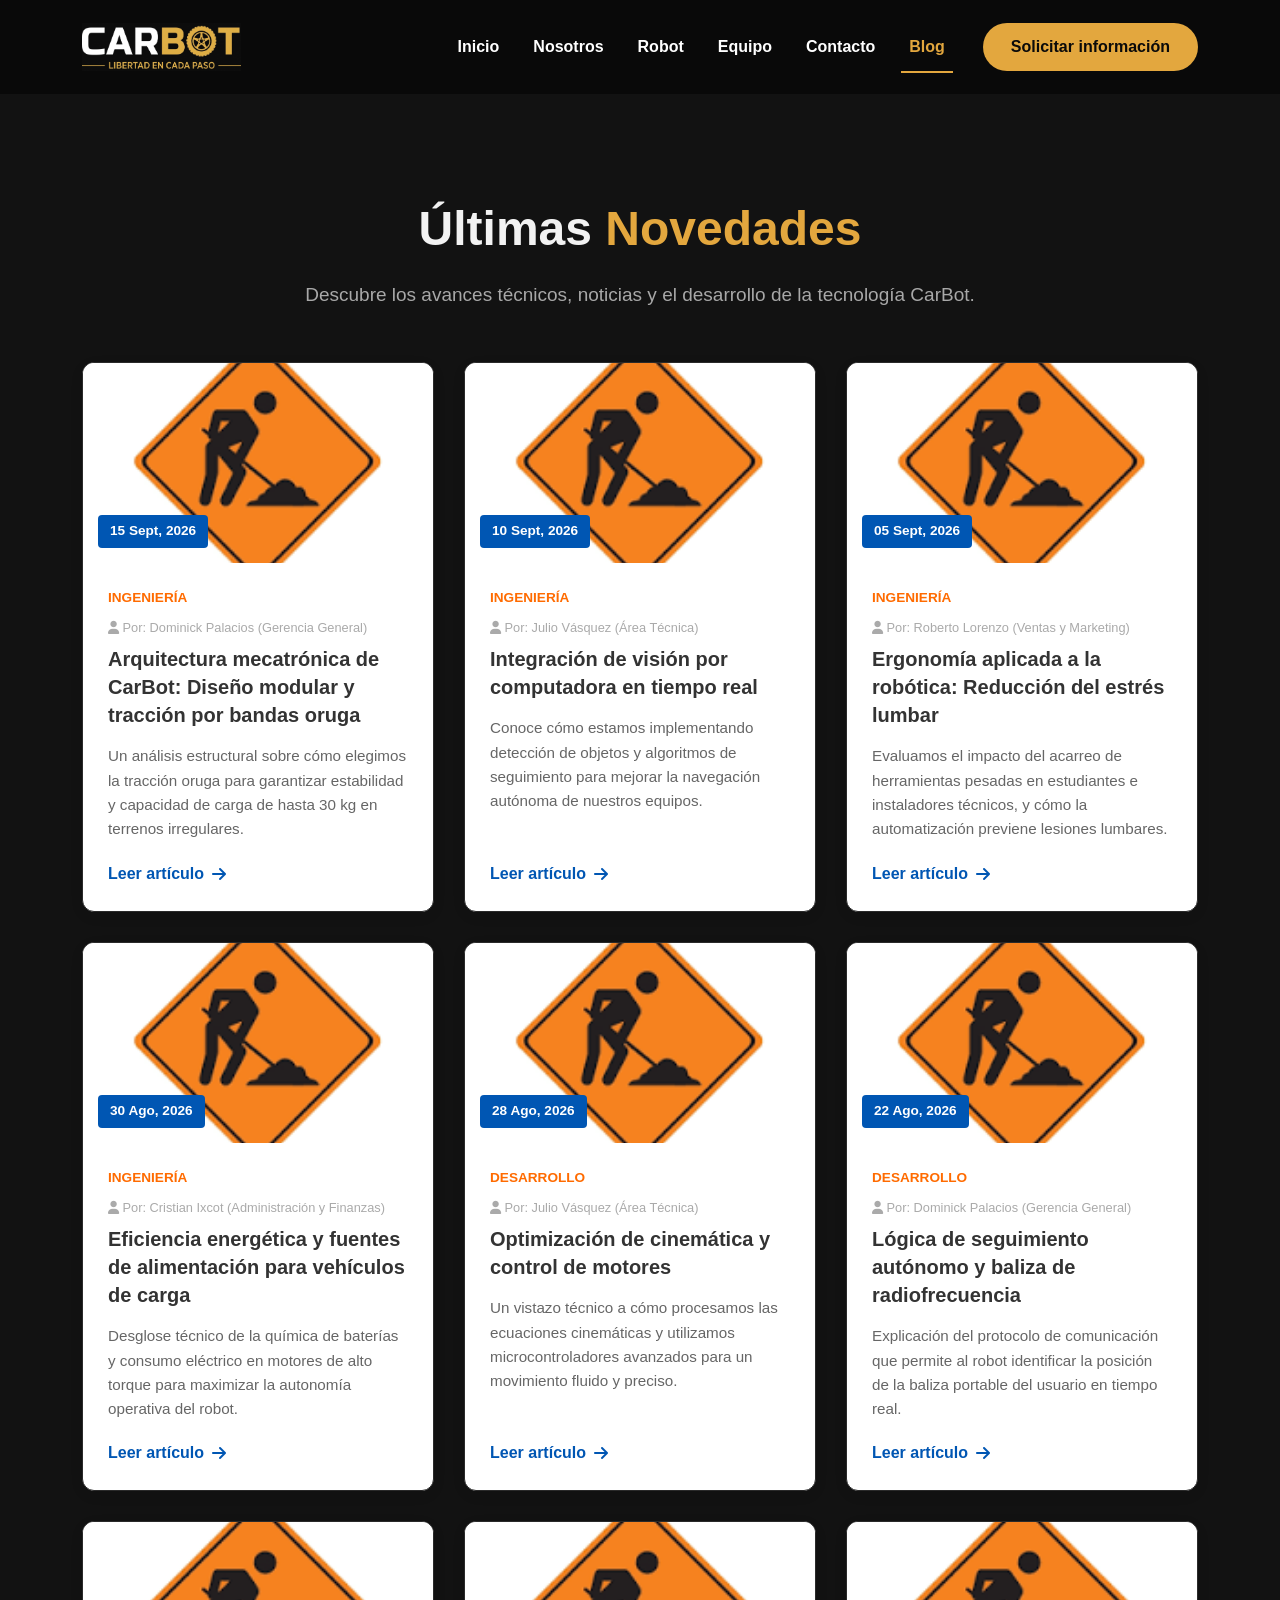
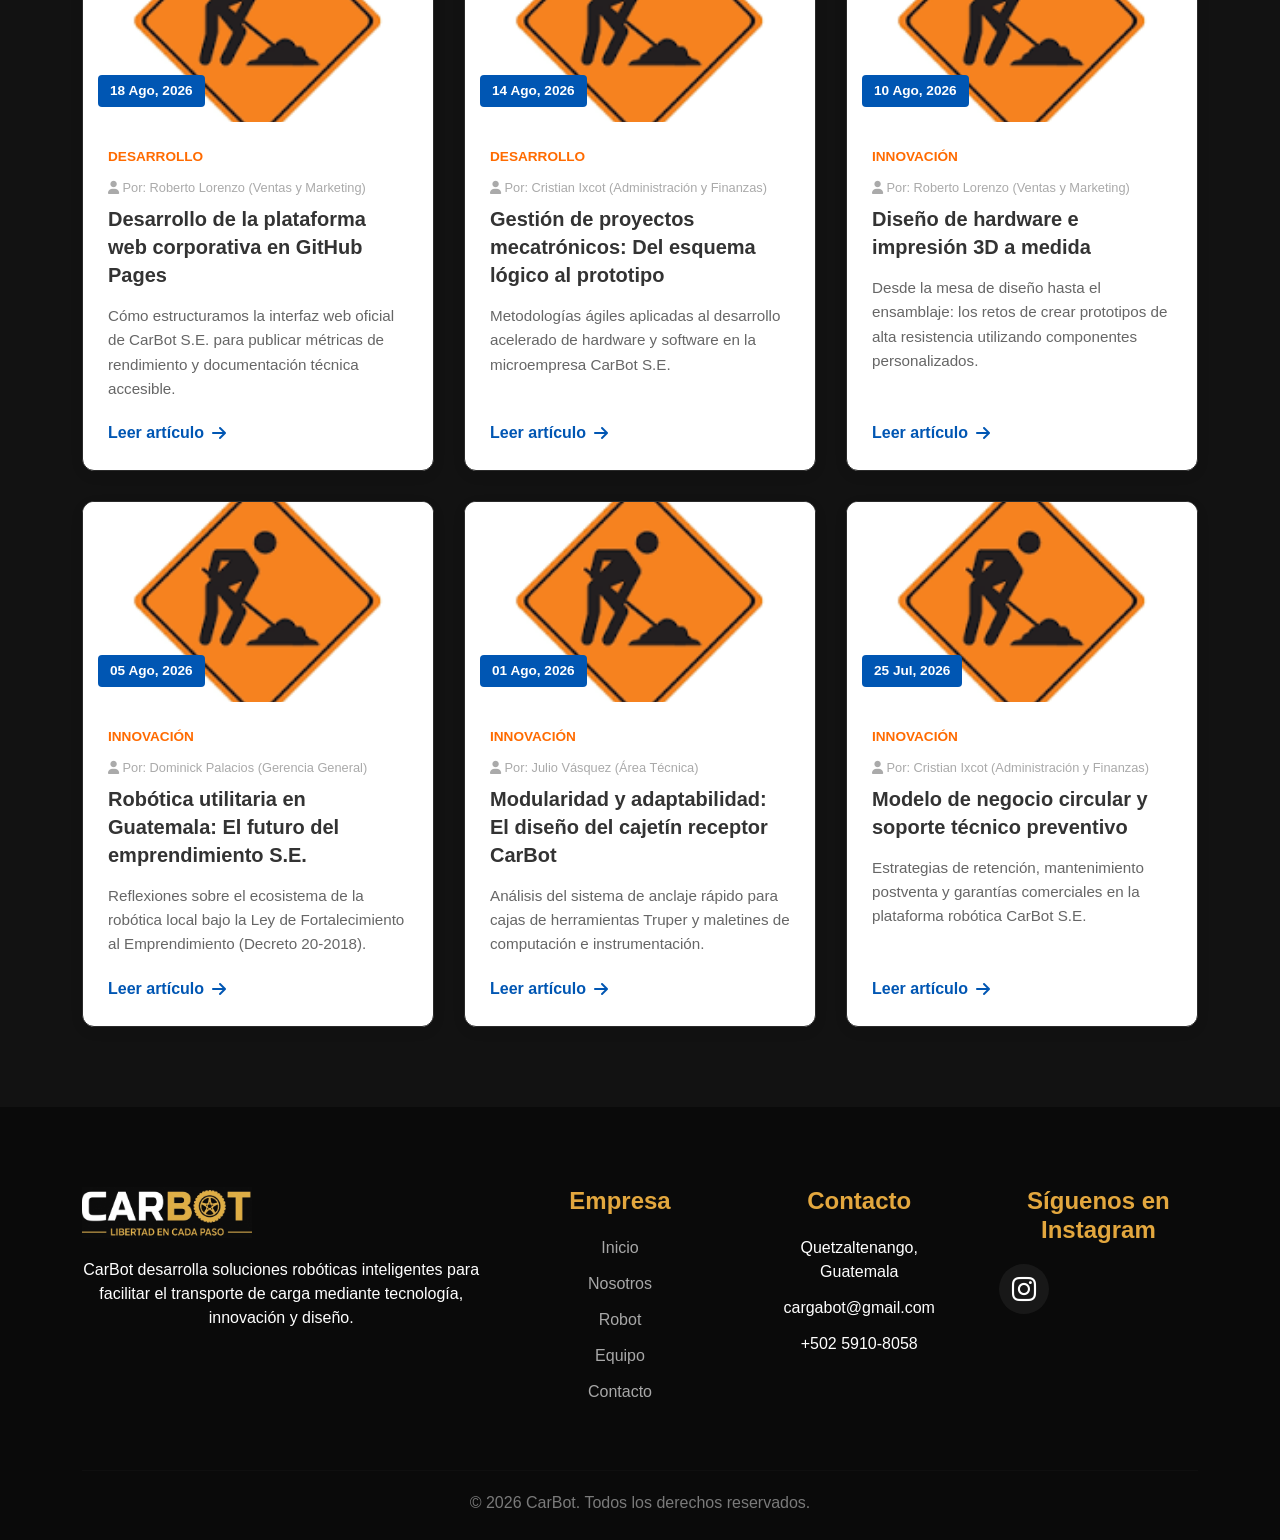
==== commit f7b17f95: "Update blog.html" ====
--- a/blog.html
+++ b/blog.html
@@ -18,6 +18,40 @@
     <link rel="stylesheet" href="css/responsive.css">
     <!-- FontAwesome -->
     <link rel="stylesheet" href="https://cdnjs.cloudflare.com/ajax/libs/font-awesome/6.0.0/css/all.min.css">
+
+    <style>
+        /* Ajustes específicos para el despliegue dinámico de los artículos */
+        details summary {
+            cursor: pointer;
+            list-style: none;
+            outline: none;
+        }
+        details summary::-webkit-details-marker {
+            display: none;
+        }
+        .article-detail {
+            background-color: rgba(255, 255, 255, 0.05);
+            border-left: 3px solid #D4AF37;
+            padding: 12px 15px;
+            margin-top: 15px;
+            border-radius: 0 8px 8px 0;
+            color: #d1d1d1;
+            font-size: 0.9em;
+            line-height: 1.6;
+        }
+        .article-detail h5 {
+            color: #D4AF37;
+            font-size: 0.95rem;
+            margin-top: 10px;
+            margin-bottom: 5px;
+        }
+        .blog-author {
+            font-size: 0.8rem;
+            color: #aaa;
+            display: block;
+            margin-bottom: 8px;
+        }
+    </style>
 </head>
 <body>
 
@@ -59,7 +93,7 @@
     </nav>
     
     <!-- CONTENIDO DEL BLOG -->
-   <main style="padding-top: 120px; min-height: 80vh; background-color: #121212;">
+    <main style="padding-top: 120px; min-height: 80vh; background-color: #121212;">
         <section class="blog-section">
             <div class="container">
                 <div class="section-title">
@@ -68,47 +102,325 @@
                 </div>
 
                 <div class="blog-grid">
-                    <!-- Artículo 1 -->
-                    <article class="blog-card">
-                        <div class="blog-image">
-                            <img src="img/galeria/proximamente.png" alt="Desarrollo de CarBot">
+
+                    <!-- ================= CATEGORÍA 1: INGENIERÍA ================= -->
+
+                    <!-- Artículo 1.1 -->
+                    <article class="blog-card">
+                        <div class="blog-image">
+                            <img src="img/galeria/proximamente.png" alt="Arquitectura Mecatrónica">
                             <div class="blog-date">15 Sept, 2026</div>
                         </div>
                         <div class="blog-content">
                             <span class="blog-category">Ingeniería</span>
+                            <span class="blog-author"><i class="fas fa-user"></i> Por: Dominick Palacios (Gerencia General)</span>
+                            <h3>Arquitectura mecatrónica de CarBot: Diseño modular y tracción por bandas oruga</h3>
+                            <p>Un análisis estructural sobre cómo elegimos la tracción oruga para garantizar estabilidad y capacidad de carga de hasta 30 kg en terrenos irregulares.</p>
+                            
+                            <details>
+                                <summary class="read-more">Leer artículo <i class="fas fa-arrow-right"></i></summary>
+                                <div class="article-detail">
+                                    <h5>Desafío Terrestre Urbano</h5>
+                                    <p>El entorno universitario y técnico de Quetzaltenango presenta retos de desplazamiento severos: adoquín desgastado, banquetas de concreto con desniveles, pasillos estrechos y rampas peatonales con inclinaciones de hasta 15°. Las ruedas convencionales tienden a atascarse o resbalar bajo cargas pesadas.</p>
+                                    <h5>Solución por Bandas de Tracción</h5>
+                                    <p>Seleccionamos un sistema de tracción oruga continua montado sobre un chasis reforzado de polímeros técnicos. Este diseño distribuye uniformemente la masa de hasta 30 kg, reduciendo la presión sobre el suelo e incrementando el área de contacto para evitar vuelcos.</p>
+                                    <h5>Estructura Modular Integrada</h5>
+                                    <p>El chasis cuenta con puntos de anclaje rápido diseñados específicamente para acoplar bandejas de carga intercambiables. Esto permite transportar desde cajas de herramientas Truper hasta maletines de instrumentación delicada sin requerir adaptadores externos complejos.</p>
+                                </div>
+                            </details>
+                        </div>
+                    </article>
+
+                    <!-- Artículo 1.2 -->
+                    <article class="blog-card">
+                        <div class="blog-image">
+                            <img src="img/galeria/proximamente.png" alt="Visión por Computadora">
+                            <div class="blog-date">10 Sept, 2026</div>
+                        </div>
+                        <div class="blog-content">
+                            <span class="blog-category">Ingeniería</span>
+                            <span class="blog-author"><i class="fas fa-user"></i> Por: Julio Vásquez (Área Técnica)</span>
                             <h3>Integración de visión por computadora en tiempo real</h3>
                             <p>Conoce cómo estamos implementando detección de objetos y algoritmos de seguimiento para mejorar la navegación autónoma de nuestros equipos.</p>
-                            <a href="#" class="read-more">Leer artículo <i class="fas fa-arrow-right"></i></a>
-                        </div>
-                    </article>
-
-                    <!-- Artículo 2 -->
-                    <article class="blog-card">
-                        <div class="blog-image">
-                            <img src="img/galeria/proximamente.png" alt="Sistemas embebidos">
+                            
+                            <details>
+                                <summary class="read-more">Leer artículo <i class="fas fa-arrow-right"></i></summary>
+                                <div class="article-detail">
+                                    <h5>Procesamiento de Imagen en el Borde</h5>
+                                    <p>Utilizando sensores ópticos y procesamiento digital en tiempo real, CarBot analiza el entorno peatonal continuo para diferenciar entre el usuario principal, obstáculos fijos y peatones en movimiento.</p>
+                                    <h5>Algoritmos de Distancia de Seguridad</h5>
+                                    <p>La lógica de seguimiento calcula vectores de posición dinámicos que le permiten al robot ajustar su aceleración instantánea. Si el usuario se detiene de golpe, el sistema de frenado electromecánico detiene la marcha a una distancia mínima de seguridad de 50 cm.</p>
+                                    <h5>Inmunidad a Ruido Lumínico</h5>
+                                    <p>El software de visión cuenta con filtros de balance de blancos dinámicos para tolerar cambios abruptos de iluminación, como pasar de la luz solar directa en los patios del campus a la penumbra de un pasillo o laboratorio.</p>
+                                </div>
+                            </details>
+                        </div>
+                    </article>
+
+                    <!-- Artículo 1.3 -->
+                    <article class="blog-card">
+                        <div class="blog-image">
+                            <img src="img/galeria/proximamente.png" alt="Ergonomía Robótica">
+                            <div class="blog-date">05 Sept, 2026</div>
+                        </div>
+                        <div class="blog-content">
+                            <span class="blog-category">Ingeniería</span>
+                            <span class="blog-author"><i class="fas fa-user"></i> Por: Roberto Lorenzo (Ventas y Marketing)</span>
+                            <h3>Ergonomía aplicada a la robótica: Reducción del estrés lumbar</h3>
+                            <p>Evaluamos el impacto del acarreo de herramientas pesadas en estudiantes e instaladores técnicos, y cómo la automatización previene lesiones lumbares.</p>
+                            
+                            <details>
+                                <summary class="read-more">Leer artículo <i class="fas fa-arrow-right"></i></summary>
+                                <div class="article-detail">
+                                    <h5>El Problema de la Carga Asimétrica</h5>
+                                    <p>Un estudiante o técnico promedio traslada entre 15 y 25 libras diarias de equipo a lo largo de 2 a 4 kilómetros. Llevar una caja de herramientas en un solo brazo o una mochila sobrecargada genera microtraumatismos en la columna vertebral y contracturas lumbares a mediano plazo.</p>
+                                    <h5>Transferencia de Carga Cero</h5>
+                                    <p>CarBot elimina el esfuerzo físico del usuario asumiendo el 100% del peso del equipo. Al delegar la tracción al asistente robótico, el usuario camina ergonómicamente erguido y con las manos libres.</p>
+                                    <h5>Aumento en la Productividad</h5>
+                                    <p>Un técnico o estudiante sin fatiga física conserva mayores niveles de energía y concentración para ejecutar sus proyectos mecánicos y electrónicos en los laboratorios de pruebas finales.</p>
+                                </div>
+                            </details>
+                        </div>
+                    </article>
+
+                    <!-- Artículo 1.4 -->
+                    <article class="blog-card">
+                        <div class="blog-image">
+                            <img src="img/galeria/proximamente.png" alt="Eficiencia Energética">
+                            <div class="blog-date">30 Ago, 2026</div>
+                        </div>
+                        <div class="blog-content">
+                            <span class="blog-category">Ingeniería</span>
+                            <span class="blog-author"><i class="fas fa-user"></i> Por: Cristian Ixcot (Administración y Finanzas)</span>
+                            <h3>Eficiencia energética y fuentes de alimentación para vehículos de carga</h3>
+                            <p>Desglose técnico de la química de baterías y consumo eléctrico en motores de alto torque para maximizar la autonomía operativa del robot.</p>
+                            
+                            <details>
+                                <summary class="read-more">Leer artículo <i class="fas fa-arrow-right"></i></summary>
+                                <div class="article-detail">
+                                    <h5>Dimensionamiento del Banco de Baterías</h5>
+                                    <p>El equilibrio entre peso propio y autonomía fue resuelto mediante la implementación de celdas de Ion-Litio gestionadas por un módulo BMS (Battery Management System) inteligente de alta eficiencia.</p>
+                                    <h5>Gestión de Torque y Corriente</h5>
+                                    <p>Los motores DC cuentan con reductores metálicos que optimizan la relación de transmisión, demandando picos de corriente elevados únicamente durante el arranque en rampas de 15° y manteniendo un consumo estable en velocidad de crucero peatonal (3.5 km/h).</p>
+                                    <h5>Modo de Ahorro "Standby"</h5>
+                                    <p>Cuando CarBot detecta que el usuario ha permanecido estático por más de 2 minutos, el sistema apaga los controladores de potencia secundarios y mantiene activo únicamente el receptor de señal, prolongando la autonomía hasta por 8 horas continuas de uso intercalado.</p>
+                                </div>
+                            </details>
+                        </div>
+                    </article>
+
+                    <!-- ================= CATEGORÍA 2: DESARROLLO ================= -->
+
+                    <!-- Artículo 2.1 -->
+                    <article class="blog-card">
+                        <div class="blog-image">
+                            <img src="img/galeria/proximamente.png" alt="Sistemas Embebidos">
                             <div class="blog-date">28 Ago, 2026</div>
                         </div>
                         <div class="blog-content">
                             <span class="blog-category">Desarrollo</span>
+                            <span class="blog-author"><i class="fas fa-user"></i> Por: Julio Vásquez (Área Técnica)</span>
                             <h3>Optimización de cinemática y control de motores</h3>
                             <p>Un vistazo técnico a cómo procesamos las ecuaciones cinemáticas y utilizamos microcontroladores avanzados para un movimiento fluido y preciso.</p>
-                            <a href="#" class="read-more">Leer artículo <i class="fas fa-arrow-right"></i></a>
-                        </div>
-                    </article>
-
-                    <!-- Artículo 3 -->
-                    <article class="blog-card">
-                        <div class="blog-image">
-                            <img src="img/galeria/proximamente.png" alt="Innovación local">
+                            
+                            <details>
+                                <summary class="read-more">Leer artículo <i class="fas fa-arrow-right"></i></summary>
+                                <div class="article-detail">
+                                    <h5>Modelado Cinemático Diferencial</h5>
+                                    <p>El control de un vehículo oruga requiere traducir los comandos de dirección en diferencias de velocidad angular entre la oruga izquierda y la oruga derecha. El software resuelve estas ecuaciones diferencialmente en milisegundos.</p>
+                                    <h5>Lógica PID de Corrección</h5>
+                                    <p>Para evitar que el robot se desvíe en pendientes transversales, se implementó un bucle de control PID (Proporcional-Integral-Derivado) que lee continuamente la retroalimentación de los encoders en las ruedas motrices.</p>
+                                    <h5>Puentes H de Alta Potencia</h5>
+                                    <p>La integración de controladores BTS7960 permite gestionar picos de corriente de hasta 43A con aislamiento optoelectrónico, protegiendo el microcontrolador central de interferencias electromagnéticas generadas por la carga inductiva de los motores.</p>
+                                </div>
+                            </details>
+                        </div>
+                    </article>
+
+                    <!-- Artículo 2.2 -->
+                    <article class="blog-card">
+                        <div class="blog-image">
+                            <img src="img/galeria/proximamente.png" alt="Seguimiento Autónomo">
+                            <div class="blog-date">22 Ago, 2026</div>
+                        </div>
+                        <div class="blog-content">
+                            <span class="blog-category">Desarrollo</span>
+                            <span class="blog-author"><i class="fas fa-user"></i> Por: Dominick Palacios (Gerencia General)</span>
+                            <h3>Lógica de seguimiento autónomo y baliza de radiofrecuencia</h3>
+                            <p>Explicación del protocolo de comunicación que permite al robot identificar la posición de la baliza portable del usuario en tiempo real.</p>
+                            
+                            <details>
+                                <summary class="read-more">Leer artículo <i class="fas fa-arrow-right"></i></summary>
+                                <div class="article-detail">
+                                    <h5>Mecanismo Hands-Free (Manos Libres)</h5>
+                                    <p>El usuario porta una pequeña baliza del tamaño de un llavero o pin de bolsillo. CarBot triangula la intensidad de señal (RSSI) y la orientación angular respecto a la baliza sin necesidad de mandos a distancia.</p>
+                                    <h5>Filtrado contra Falsos Positivos</h5>
+                                    <p>El entorno urbano está saturado de señales inalámbricas. Implementamos algoritmos de promedio móvil y validación de paquetes de datos cifrados para asegurar que el robot únicamente responda a su baliza vinculada.</p>
+                                    <h5>Fail-Safe de Conexión</h5>
+                                    <p>En caso de que la señal se interrumpa totalmente (por ejemplo, si una puerta de metal blindada bloquea la línea de visión), CarBot se detiene inmediatamente y activa una alerta sonora discreta para notificar al usuario.</p>
+                                </div>
+                            </details>
+                        </div>
+                    </article>
+
+                    <!-- Artículo 2.3 -->
+                    <article class="blog-card">
+                        <div class="blog-image">
+                            <img src="img/galeria/proximamente.png" alt="Plataforma Web">
+                            <div class="blog-date">18 Ago, 2026</div>
+                        </div>
+                        <div class="blog-content">
+                            <span class="blog-category">Desarrollo</span>
+                            <span class="blog-author"><i class="fas fa-user"></i> Por: Roberto Lorenzo (Ventas y Marketing)</span>
+                            <h3>Desarrollo de la plataforma web corporativa en GitHub Pages</h3>
+                            <p>Cómo estructuramos la interfaz web oficial de CarBot S.E. para publicar métricas de rendimiento y documentación técnica accesible.</p>
+                            
+                            <details>
+                                <summary class="read-more">Leer artículo <i class="fas fa-arrow-right"></i></summary>
+                                <div class="article-detail">
+                                    <h5>Arquitectura Liviana y Escalable</h5>
+                                    <p>Desarrollada bajo el repositorio srowbertt.github.io/Cargabot, la página web combina un diseño responsivo mediante HTML5, CSS3 y Bootstrap, adaptándose tanto a pantallas de escritorio como a teléfonos móviles.</p>
+                                    <h5>Línea Gráfica Unificada</h5>
+                                    <p>El portal respeta estrictamente la paleta de colores oficial: blanco (#FFFFFF) para lectura clara, dorado industrial (#D4AF37) para acentos y llamados a la acción, sobre un fondo institucional negro grafito (#121212) y verde grisáceo.</p>
+                                    <h5>Atención y Validación Directa</h5>
+                                    <p>Incluye enlaces de acceso directo a un canal institucional de WhatsApp Business y formularios de preventa, permitiendo capturar datos de estudiantes y talleres interesados en el modelo de reserva B2B.</p>
+                                </div>
+                            </details>
+                        </div>
+                    </article>
+
+                    <!-- Artículo 2.4 -->
+                    <article class="blog-card">
+                        <div class="blog-image">
+                            <img src="img/galeria/proximamente.png" alt="Gestión de Proyectos">
+                            <div class="blog-date">14 Ago, 2026</div>
+                        </div>
+                        <div class="blog-content">
+                            <span class="blog-category">Desarrollo</span>
+                            <span class="blog-author"><i class="fas fa-user"></i> Por: Cristian Ixcot (Administración y Finanzas)</span>
+                            <h3>Gestión de proyectos mecatrónicos: Del esquema lógico al prototipo</h3>
+                            <p>Metodologías ágiles aplicadas al desarrollo acelerado de hardware y software en la microempresa CarBot S.E.</p>
+                            
+                            <details>
+                                <summary class="read-more">Leer artículo <i class="fas fa-arrow-right"></i></summary>
+                                <div class="article-detail">
+                                    <h5>Ciclo de Vida del Hardware</h5>
+                                    <p>Dividimos el proyecto en iteraciones de prototipado rápido. Cada cambio en el diseño 3D o en el esquema de circuitos es sometido a pruebas de estrés antes de pasar a la fase de ensamblaje final.</p>
+                                    <h5>Presupuesto y Costos de Desarrollo</h5>
+                                    <p>La gestión financiera de una startup mecatrónica requiere un control riguroso de compras de insumos (filamentos, componentes electrónicos, baterías). El uso de herramientas digitales de cálculo nos permitió mantener el presupuesto dentro de los márgenes previstos.</p>
+                                    <h5>Documentación Técnica</h5>
+                                    <p>Cada etapa del firmware y de los planos mecánicos queda registrada en repositorios versionados, garantizando que cualquiera de los cuatro socios pueda realizar mantenimiento o actualizaciones sobre el sistema base.</p>
+                                </div>
+                            </details>
+                        </div>
+                    </article>
+
+                    <!-- ================= CATEGORÍA 3: INNOVACIÓN ================= -->
+
+                    <!-- Artículo 3.1 -->
+                    <article class="blog-card">
+                        <div class="blog-image">
+                            <img src="img/galeria/proximamente.png" alt="Impresión 3D">
                             <div class="blog-date">10 Ago, 2026</div>
                         </div>
                         <div class="blog-content">
                             <span class="blog-category">Innovación</span>
+                            <span class="blog-author"><i class="fas fa-user"></i> Por: Roberto Lorenzo (Ventas y Marketing)</span>
                             <h3>Diseño de hardware e impresión 3D a medida</h3>
                             <p>Desde la mesa de diseño hasta el ensamblaje: los retos de crear prototipos de alta resistencia utilizando componentes personalizados.</p>
-                            <a href="#" class="read-more">Leer artículo <i class="fas fa-arrow-right"></i></a>
-                        </div>
-                    </article>
+                            
+                            <details>
+                                <summary class="read-more">Leer artículo <i class="fas fa-arrow-right"></i></summary>
+                                <div class="article-detail">
+                                    <h5>Manufactura Aditiva Industrial</h5>
+                                    <p>El uso de impresoras 3D avanzadas nos permitió fabricar el carenado y las carcasas protectoras con filamentos reforzados (PETG y PLA+ de alto impacto), reduciendo drásticamente el peso frente a estructuras de lámina de acero.</p>
+                                    <h5>Estética Limpia y Funcional</h5>
+                                    <p>A diferencia de proyectos caseros con cables expuestos, CarBot cuenta con un chasis sellado que oculta la electrónica interna y los sensores, protegiéndolos del polvo, caídas directas o salpicaduras de agua.</p>
+                                    <h5>Prototipado Bajo Demanda</h5>
+                                    <p>Esta tecnología nos otorga la flexibilidad de modificar las dimensiones del chasis o imprimir accesorios personalizados para clientes que requieran adaptar herramientas específicas de uso técnico.</p>
+                                </div>
+                            </details>
+                        </div>
+                    </article>
+
+                    <!-- Artículo 3.2 -->
+                    <article class="blog-card">
+                        <div class="blog-image">
+                            <img src="img/galeria/proximamente.png" alt="Robótica Guatemala">
+                            <div class="blog-date">05 Ago, 2026</div>
+                        </div>
+                        <div class="blog-content">
+                            <span class="blog-category">Innovación</span>
+                            <span class="blog-author"><i class="fas fa-user"></i> Por: Dominick Palacios (Gerencia General)</span>
+                            <h3>Robótica utilitaria en Guatemala: El futuro del emprendimiento S.E.</h3>
+                            <p>Reflexiones sobre el ecosistema de la robótica local bajo la Ley de Fortalecimiento al Emprendimiento (Decreto 20-2018).</p>
+                            
+                            <details>
+                                <summary class="read-more">Leer artículo <i class="fas fa-arrow-right"></i></summary>
+                                <div class="article-detail">
+                                    <h5>Marco Legal Favorable</h5>
+                                    <p>Constituirnos como Sociedad de Emprendimiento (S.E.) nos ha permitido acceder a una figura jurídica ágil, amparada en la legislación guatemalteca, ideal para validar proyectos mecatrónicos con protección patrimonial.</p>
+                                    <h5>Desarrollo Tecnológico Nacional</h5>
+                                    <p>Demostramos que en Guatemala y específicamente en Quetzaltenango existe el talento técnico para diseñar, programar y ensamblar hardware complejo de nivel comercial sin depender enteramente de la importación de robots extranjeros.</p>
+                                    <h5>Visión de Expansión</h5>
+                                    <p>CarBot inicia en los campus universitarios locales, pero su arquitectura está proyectada para escalar a parques industriales, centros logísticos y comercios de todo el territorio nacional a mediano plazo.</p>
+                                </div>
+                            </details>
+                        </div>
+                    </article>
+
+                    <!-- Artículo 3.3 -->
+                    <article class="blog-card">
+                        <div class="blog-image">
+                            <img src="img/galeria/proximamente.png" alt="Cajetín Receptor">
+                            <div class="blog-date">01 Ago, 2026</div>
+                        </div>
+                        <div class="blog-content">
+                            <span class="blog-category">Innovación</span>
+                            <span class="blog-author"><i class="fas fa-user"></i> Por: Julio Vásquez (Área Técnica)</span>
+                            <h3>Modularidad y adaptabilidad: El diseño del cajetín receptor CarBot</h3>
+                            <p>Análisis del sistema de anclaje rápido para cajas de herramientas Truper y maletines de computación e instrumentación.</p>
+                            
+                            <details>
+                                <summary class="read-more">Leer artículo <i class="fas fa-arrow-right"></i></summary>
+                                <div class="article-detail">
+                                    <h5>Concepto de Masificación Personalizada</h5>
+                                    <p>Ningún usuario transporta exactamente lo mismo. Mientras un estudiante de mecatrónica lleva osciloscopios y protoboards, un técnico electricista carga cajas de herramientas de metal.</p>
+                                    <h5>Mecanismo de Fijación Rápida</h5>
+                                    <p>Diseñamos un sistema de raíles y guías ajustables que aseguran los contenedores comerciales mediante seguros mecánicos de un solo clic, evitando deslizamientos durante el tránsito en terreno irregular.</p>
+                                    <h5>Aislamiento de Vibraciones</h5>
+                                    <p>Las bandejas modulares incorporan amortiguadores de polímero elástico en los puntos de contacto con el chasis, reduciendo la vibración transmitida hacia el equipo electrónico delicado que viaja en la carga.</p>
+                                </div>
+                            </details>
+                        </div>
+                    </article>
+
+                    <!-- Artículo 3.4 -->
+                    <article class="blog-card">
+                        <div class="blog-image">
+                            <img src="img/galeria/proximamente.png" alt="Soporte Técnico">
+                            <div class="blog-date">25 Jul, 2026</div>
+                        </div>
+                        <div class="blog-content">
+                            <span class="blog-category">Innovación</span>
+                            <span class="blog-author"><i class="fas fa-user"></i> Por: Cristian Ixcot (Administración y Finanzas)</span>
+                            <h3>Modelo de negocio circular y soporte técnico preventivo</h3>
+                            <p>Estrategias de retención, mantenimiento postventa y garantías comerciales en la plataforma robótica CarBot S.E.</p>
+                            
+                            <details>
+                                <summary class="read-more">Leer artículo <i class="fas fa-arrow-right"></i></summary>
+                                <div class="article-detail">
+                                    <h5>Servicio Postventa Garantizado</h5>
+                                    <p>A diferencia de productos importados sin soporte local, CarBot ofrece una red directa de mantenimiento preventivo y correctivo con refacciones impresas localmente en menos de 24 horas.</p>
+                                    <h5>Actualización de Módulos (Upgrade Path)</h5>
+                                    <p>El cliente que adquiere la versión base del asistente robótico puede actualizar posteriormente la capacidad de sus baterías, integrar sensores adicionales o cambiar de bandeja modular sin tener que comprar un robot totalmente nuevo.</p>
+                                    <h5>Sostenibilidad Financiera</h5>
+                                    <p>Este modelo asegura ingresos recurrentes a través de contratos de mantenimiento anuales y venta de repuestos modulares, fortaleciendo la estabilidad financiera de la empresa y la lealtad del cliente.</p>
+                                </div>
+                            </details>
+                        </div>
+                    </article>
+
                 </div>
             </div>
         </section>
